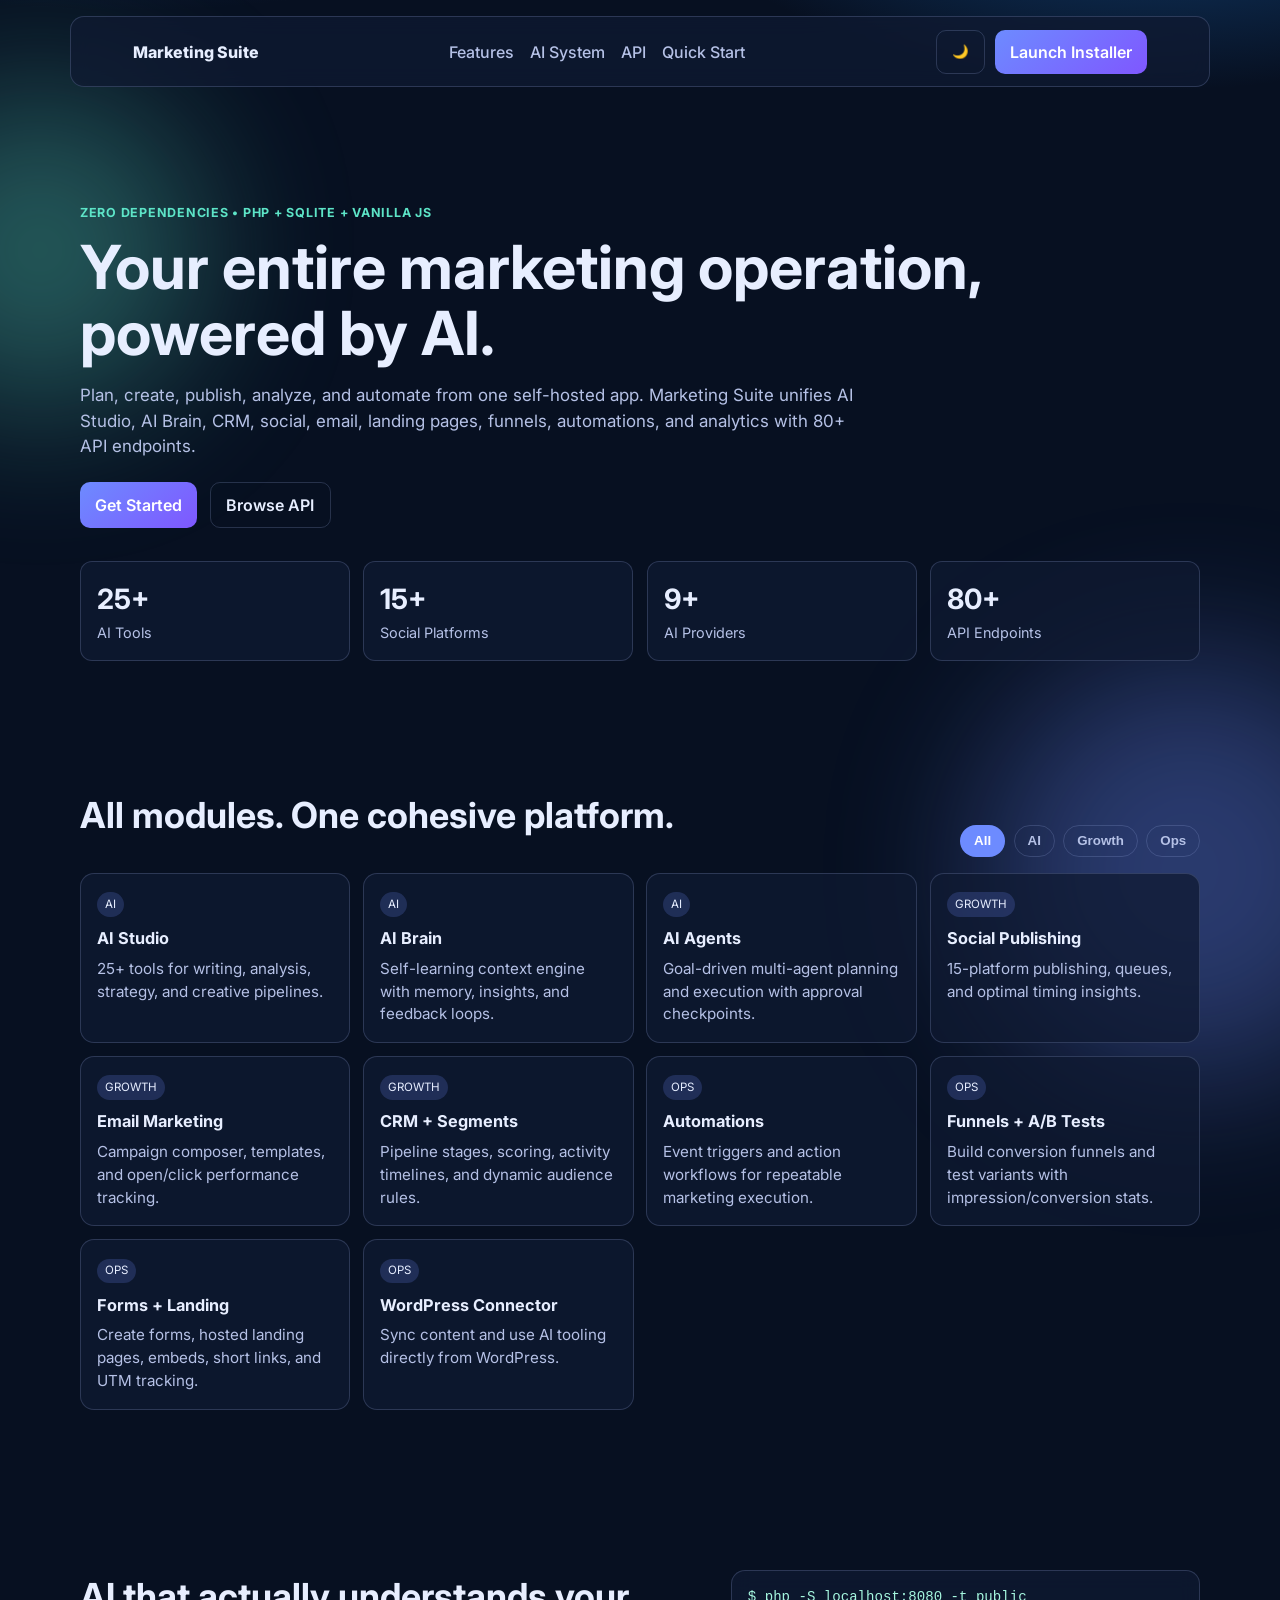
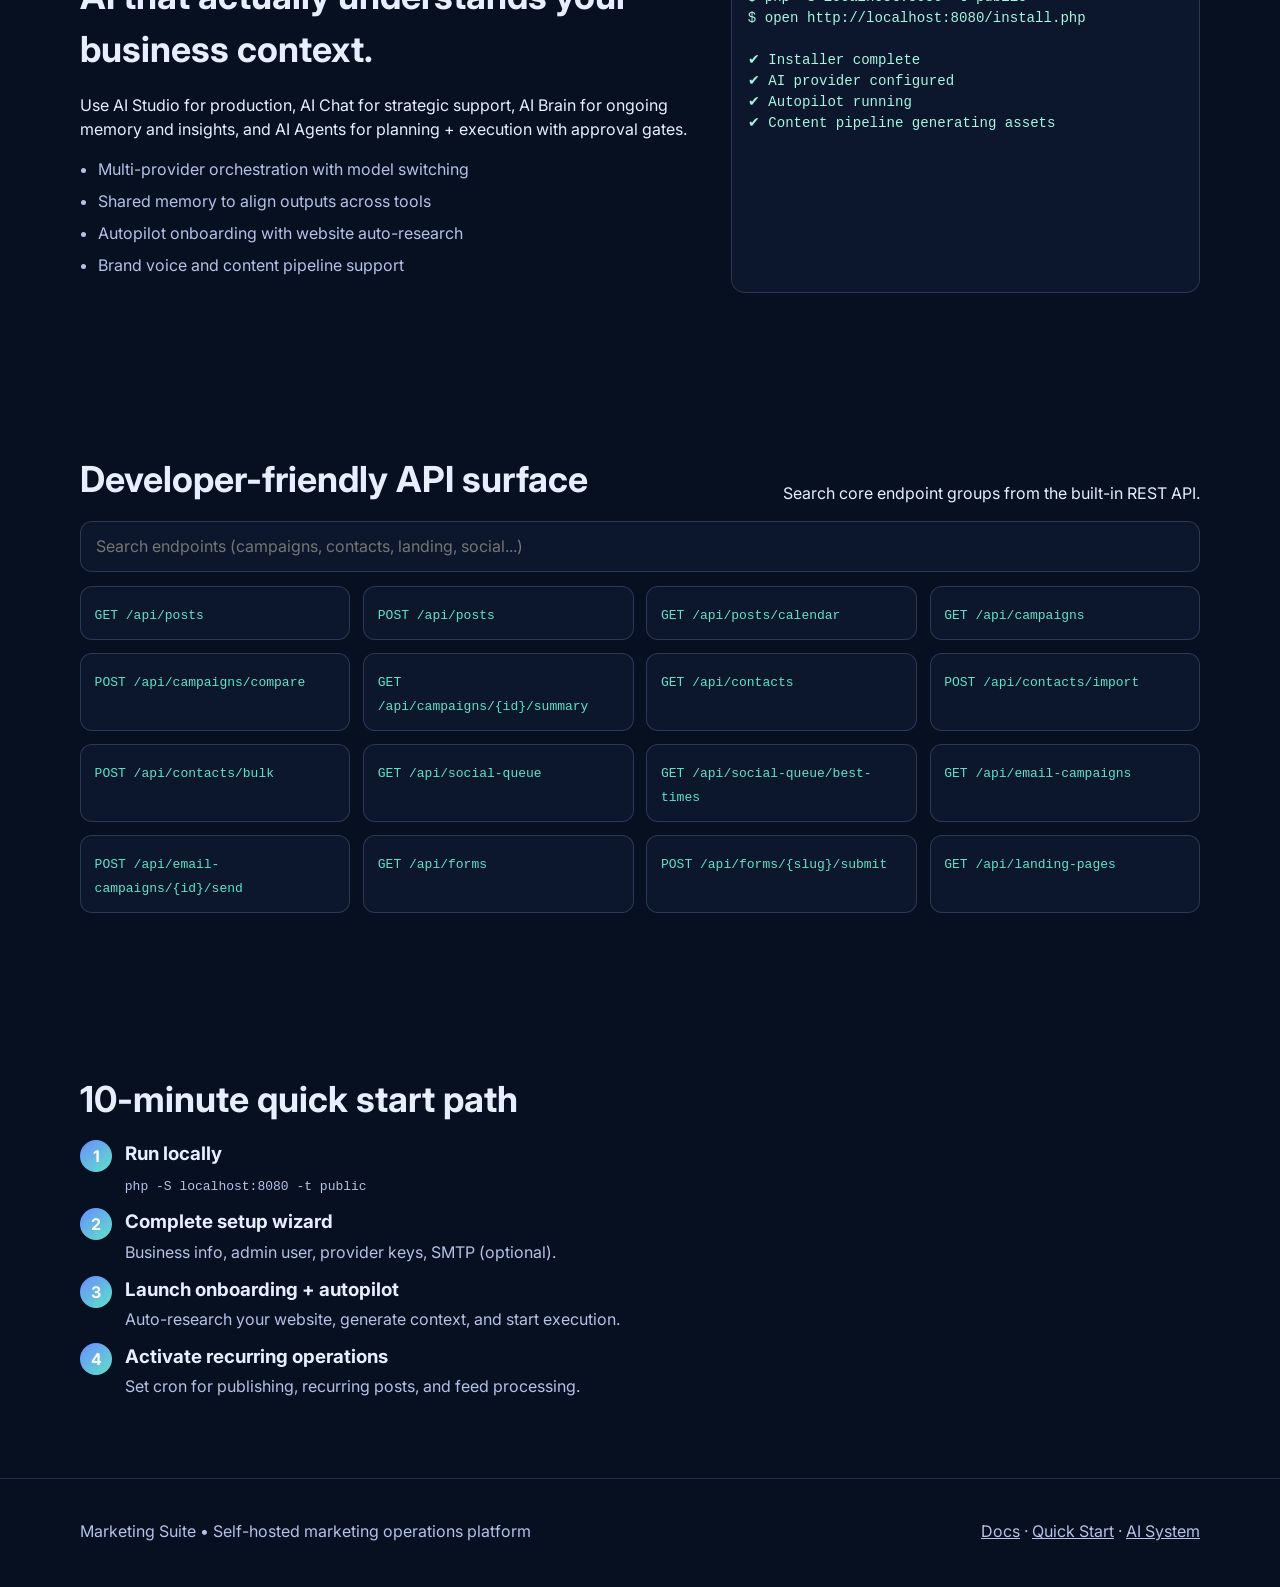
==== landing/index.html @ 20c31a03 "Add standalone landing site showcasing platform capabilities" ====
<!doctype html>
<html lang="en">
<head>
  <meta charset="UTF-8" />
  <meta name="viewport" content="width=device-width, initial-scale=1.0" />
  <meta name="description" content="Marketing Suite is an all-in-one self-hosted marketing operations platform with AI Studio, CRM, email, social publishing, automations, funnels, analytics, and a full REST API." />
  <title>Marketing Suite — AI-Powered Marketing Ops, Self-Hosted</title>
  <link rel="preconnect" href="https://fonts.googleapis.com">
  <link rel="preconnect" href="https://fonts.gstatic.com" crossorigin>
  <link href="https://fonts.googleapis.com/css2?family=Inter:wght@400;500;600;700;800&display=swap" rel="stylesheet">
  <link rel="stylesheet" href="assets/styles.css" />
</head>
<body>
  <div class="bg-orb orb-1"></div>
  <div class="bg-orb orb-2"></div>

  <header class="site-header glass">
    <div class="container nav-wrap">
      <a class="brand" href="#">Marketing Suite</a>
      <nav class="nav" id="nav">
        <a href="#features">Features</a>
        <a href="#ai">AI System</a>
        <a href="#api">API</a>
        <a href="#quickstart">Quick Start</a>
      </nav>
      <div class="nav-actions">
        <button id="themeToggle" class="btn btn-ghost" aria-label="Toggle theme">🌙</button>
        <a class="btn btn-primary" href="../public/install.php">Launch Installer</a>
      </div>
    </div>
  </header>

  <main>
    <section class="hero container reveal">
      <p class="kicker">Zero dependencies • PHP + SQLite + Vanilla JS</p>
      <h1>Your entire marketing operation, powered by AI.</h1>
      <p class="hero-copy">Plan, create, publish, analyze, and automate from one self-hosted app. Marketing Suite unifies AI Studio, AI Brain, CRM, social, email, landing pages, funnels, automations, and analytics with 80+ API endpoints.</p>
      <div class="hero-cta">
        <a class="btn btn-primary" href="#quickstart">Get Started</a>
        <a class="btn btn-ghost" href="../docs/api-reference.md">Browse API</a>
      </div>
      <div class="hero-metrics">
        <article><strong data-counter="25">0</strong><span>AI Tools</span></article>
        <article><strong data-counter="15">0</strong><span>Social Platforms</span></article>
        <article><strong data-counter="9">0</strong><span>AI Providers</span></article>
        <article><strong data-counter="80">0</strong><span>API Endpoints</span></article>
      </div>
    </section>

    <section id="features" class="section container reveal">
      <div class="section-head">
        <h2>All modules. One cohesive platform.</h2>
        <div class="chip-row" id="featureFilters">
          <button class="chip active" data-filter="all">All</button>
          <button class="chip" data-filter="ai">AI</button>
          <button class="chip" data-filter="growth">Growth</button>
          <button class="chip" data-filter="ops">Ops</button>
        </div>
      </div>
      <div class="grid cards" id="featureGrid"></div>
    </section>

    <section id="ai" class="section container reveal split">
      <div>
        <h2>AI that actually understands your business context.</h2>
        <p>Use AI Studio for production, AI Chat for strategic support, AI Brain for ongoing memory and insights, and AI Agents for planning + execution with approval gates.</p>
        <ul class="checklist">
          <li>Multi-provider orchestration with model switching</li>
          <li>Shared memory to align outputs across tools</li>
          <li>Autopilot onboarding with website auto-research</li>
          <li>Brand voice and content pipeline support</li>
        </ul>
      </div>
      <div class="terminal glass">
<pre><code>$ php -S localhost:8080 -t public
$ open http://localhost:8080/install.php

✔ Installer complete
✔ AI provider configured
✔ Autopilot running
✔ Content pipeline generating assets
</code></pre>
      </div>
    </section>

    <section id="api" class="section container reveal">
      <div class="section-head">
        <h2>Developer-friendly API surface</h2>
        <p>Search core endpoint groups from the built-in REST API.</p>
      </div>
      <div class="api-search-wrap">
        <input id="apiSearch" type="search" placeholder="Search endpoints (campaigns, contacts, landing, social...)" />
      </div>
      <div id="apiResults" class="api-results"></div>
    </section>

    <section id="quickstart" class="section container reveal">
      <h2>10-minute quick start path</h2>
      <ol class="timeline">
        <li><span>1</span><div><h3>Run locally</h3><p><code>php -S localhost:8080 -t public</code></p></div></li>
        <li><span>2</span><div><h3>Complete setup wizard</h3><p>Business info, admin user, provider keys, SMTP (optional).</p></div></li>
        <li><span>3</span><div><h3>Launch onboarding + autopilot</h3><p>Auto-research your website, generate context, and start execution.</p></div></li>
        <li><span>4</span><div><h3>Activate recurring operations</h3><p>Set cron for publishing, recurring posts, and feed processing.</p></div></li>
      </ol>
    </section>
  </main>

  <footer class="site-footer">
    <div class="container footer-wrap">
      <p>Marketing Suite • Self-hosted marketing operations platform</p>
      <p><a href="../README.md">Docs</a> · <a href="../docs/quick-start.md">Quick Start</a> · <a href="../docs/ai-system.md">AI System</a></p>
    </div>
  </footer>

  <script src="assets/app.js"></script>
</body>
</html>
---- landing/assets/styles.css ----
:root {
  --bg: #071021;
  --bg-soft: #0f1a32;
  --text: #e7eeff;
  --muted: #b5c1e6;
  --card: rgba(15, 26, 50, 0.75);
  --line: rgba(156, 175, 226, 0.22);
  --accent: #6d8bff;
  --accent-2: #5de4c7;
}

:root.light {
  --bg: #f7f9ff;
  --bg-soft: #ffffff;
  --text: #0f1a32;
  --muted: #526289;
  --card: rgba(255, 255, 255, 0.9);
  --line: rgba(15, 26, 50, 0.12);
  --accent: #3f63ff;
  --accent-2: #08b298;
}

* { box-sizing: border-box; }
html, body { margin: 0; padding: 0; }
body {
  font-family: Inter, system-ui, -apple-system, Segoe UI, Roboto, sans-serif;
  background: radial-gradient(1200px 600px at 10% -10%, #253f80 0%, transparent 55%),
              radial-gradient(1000px 500px at 90% -5%, #13477f 0%, transparent 50%),
              var(--bg);
  color: var(--text);
  line-height: 1.5;
}

.container { width: min(1120px, 92%); margin: 0 auto; }
.section { padding: 5rem 0; }

.bg-orb {
  position: fixed; border-radius: 50%; filter: blur(80px); opacity: 0.35; z-index: -1;
}
.orb-1 { width: 320px; height: 320px; background: #5de4c7; top: 10%; left: -120px; }
.orb-2 { width: 420px; height: 420px; background: #6d8bff; bottom: -180px; right: -120px; }

.glass {
  backdrop-filter: blur(10px);
  background: var(--card);
  border: 1px solid var(--line);
}

.site-header {
  position: sticky; top: 0; z-index: 50; margin: 1rem auto;
  width: min(1140px, 94%); border-radius: 14px;
}
.nav-wrap { display: flex; align-items: center; justify-content: space-between; padding: .8rem 1rem; gap: 1rem; }
.brand { color: var(--text); font-weight: 800; text-decoration: none; }
.nav { display: flex; gap: 1rem; flex-wrap: wrap; }
.nav a { color: var(--muted); text-decoration: none; font-weight: 500; }
.nav a:hover { color: var(--text); }
.nav-actions { display: flex; gap: .6rem; }

.btn {
  padding: .62rem .95rem; border-radius: 10px; border: 1px solid var(--line);
  text-decoration: none; color: var(--text); font-weight: 600; display: inline-flex; align-items: center; gap: .4rem;
}
.btn-primary { background: linear-gradient(140deg, var(--accent), #7f57ff); border: none; color: #fff; }
.btn-ghost { background: transparent; cursor: pointer; }

.hero { padding: 5.5rem 0 3rem; }
.kicker { color: var(--accent-2); font-weight: 700; letter-spacing: .06em; text-transform: uppercase; font-size: .78rem; }
h1 { font-size: clamp(2rem, 5vw, 3.8rem); line-height: 1.08; margin: .35rem 0 1rem; }
.hero-copy { max-width: 72ch; color: var(--muted); font-size: 1.06rem; }
.hero-cta { display: flex; gap: .8rem; margin: 1.4rem 0 2.1rem; }
.hero-metrics {
  display: grid; grid-template-columns: repeat(4, minmax(0, 1fr)); gap: .85rem;
}
.hero-metrics article { padding: 1rem; border: 1px solid var(--line); border-radius: 12px; background: var(--card); }
.hero-metrics strong { font-size: 1.75rem; display: block; }
.hero-metrics span { color: var(--muted); font-size: .9rem; }

.section-head { display: flex; justify-content: space-between; align-items: end; gap: 1rem; flex-wrap: wrap; }
h2 { font-size: clamp(1.5rem, 2.8vw, 2.35rem); margin: 0 0 .85rem; }
.chip-row { display: flex; gap: .55rem; flex-wrap: wrap; }
.chip {
  background: transparent; color: var(--muted); border: 1px solid var(--line); border-radius: 999px;
  padding: .46rem .8rem; cursor: pointer; font-weight: 600;
}
.chip.active { background: var(--accent); color: #fff; border-color: transparent; }

.grid.cards {
  margin-top: 1rem;
  display: grid;
  grid-template-columns: repeat(auto-fit, minmax(225px, 1fr));
  gap: .8rem;
}
.card {
  border: 1px solid var(--line); border-radius: 14px; padding: 1rem; background: var(--card);
}
.card h3 { margin: .1rem 0 .45rem; font-size: 1.02rem; }
.card p { margin: 0; color: var(--muted); font-size: .95rem; }
.tag { display: inline-block; font-size: .72rem; padding: .22rem .5rem; border-radius: 999px; margin-bottom: .5rem; background: rgba(109,139,255,.2); }

.split { display: grid; grid-template-columns: 1.15fr .85fr; gap: 1rem; align-items: stretch; }
.checklist { padding-left: 1.1rem; color: var(--muted); }
.checklist li { margin: .5rem 0; }
.terminal { border-radius: 14px; padding: 1rem; overflow: auto; }
.terminal pre { margin: 0; }
.terminal code { color: #a5f7df; font-size: .88rem; }

.api-search-wrap input {
  width: 100%; border-radius: 12px; border: 1px solid var(--line); background: var(--card);
  color: var(--text); padding: .8rem .95rem; font: inherit;
}
.api-results { margin-top: .9rem; display: grid; grid-template-columns: repeat(auto-fit, minmax(260px, 1fr)); gap: .8rem; }
.endpoint { border: 1px solid var(--line); border-radius: 12px; padding: .85rem; background: var(--card); }
.endpoint code { color: var(--accent-2); }

.timeline { list-style: none; padding: 0; margin: .5rem 0 0; display: grid; gap: .75rem; }
.timeline li { display: grid; grid-template-columns: 32px 1fr; gap: .8rem; align-items: start; }
.timeline span {
  width: 32px; height: 32px; border-radius: 50%; display: grid; place-items: center;
  background: linear-gradient(140deg, var(--accent), var(--accent-2)); color: #fff; font-weight: 700;
}
.timeline h3 { margin: 0 0 .2rem; }
.timeline p { margin: 0; color: var(--muted); }

.site-footer { border-top: 1px solid var(--line); padding: 1.5rem 0 2rem; }
.footer-wrap { display: flex; justify-content: space-between; gap: 1rem; flex-wrap: wrap; color: var(--muted); }
.footer-wrap a { color: inherit; }

.reveal { opacity: 0; transform: translateY(14px); transition: .55s ease; }
.reveal.show { opacity: 1; transform: translateY(0); }

@media (max-width: 860px) {
  .split { grid-template-columns: 1fr; }
  .hero-metrics { grid-template-columns: repeat(2, minmax(0, 1fr)); }
}

@media (max-width: 620px) {
  .nav { display: none; }
  .hero-cta { flex-direction: column; align-items: flex-start; }
}
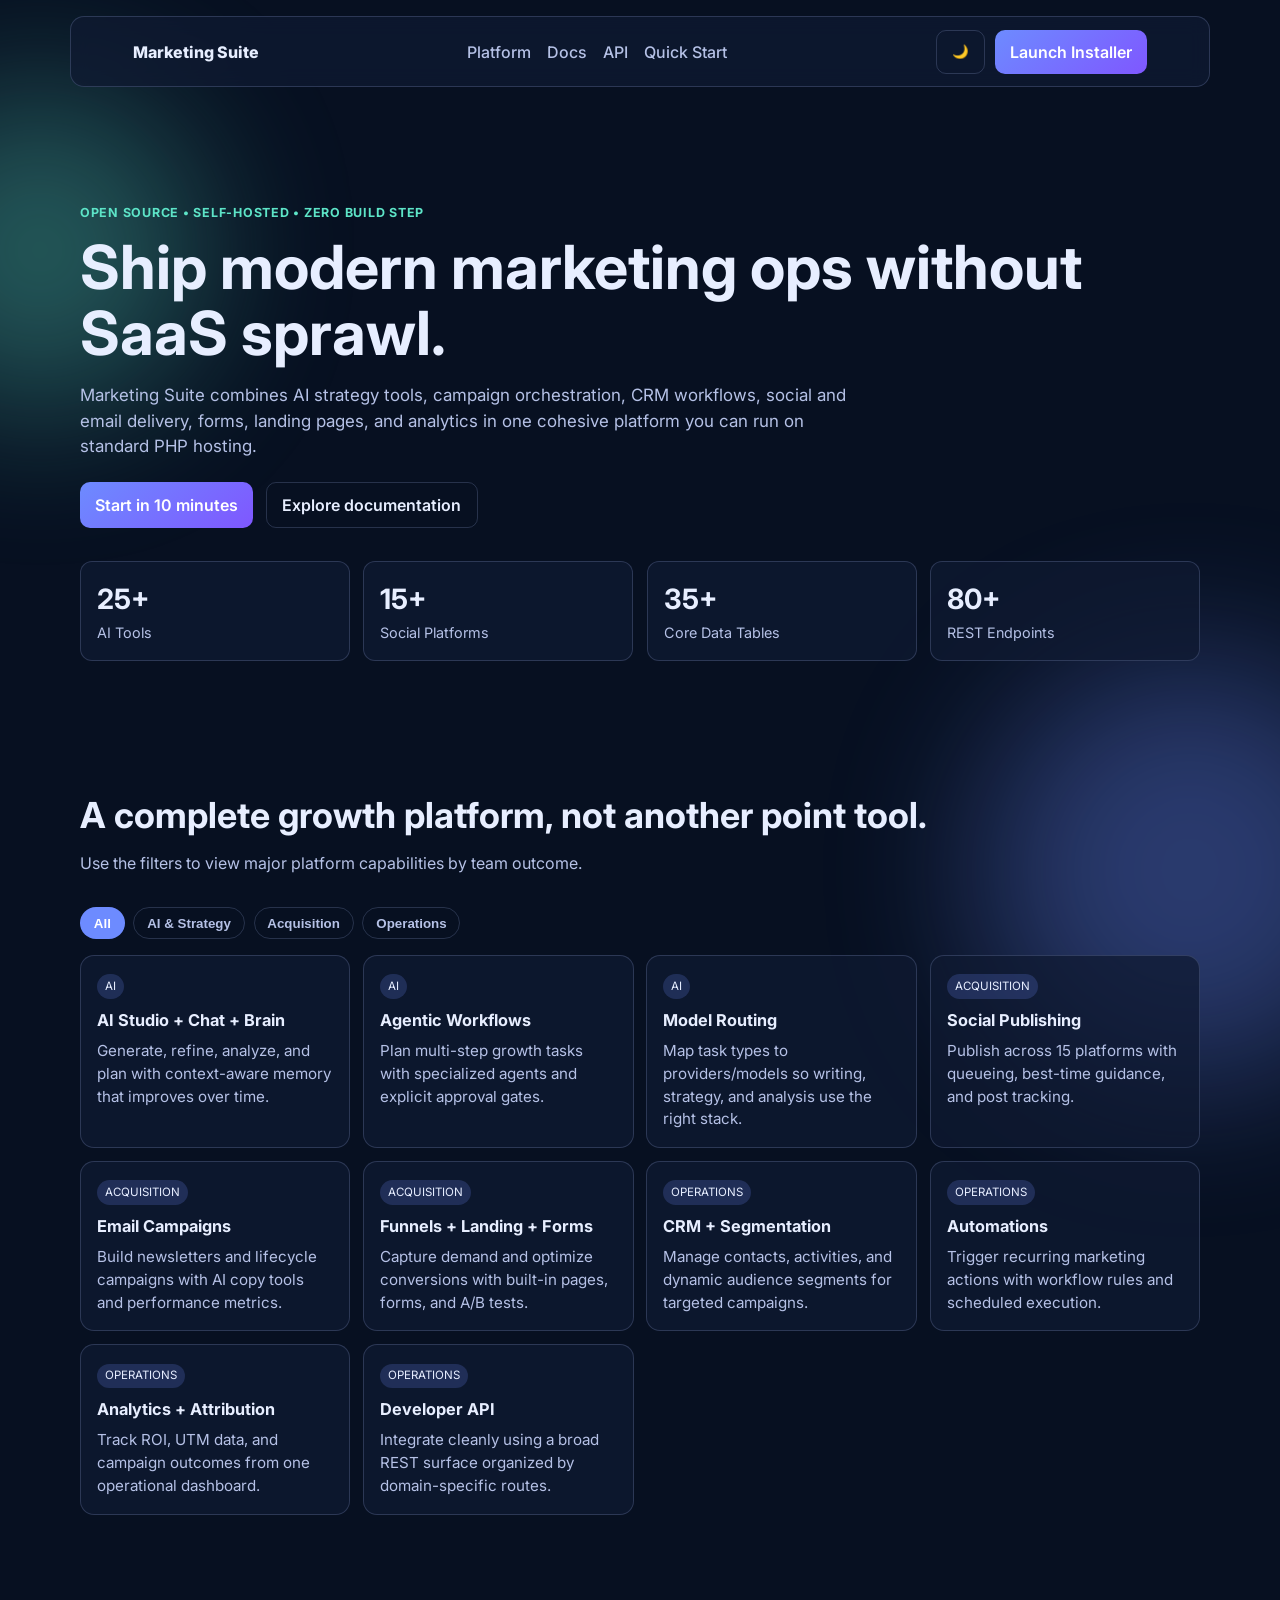
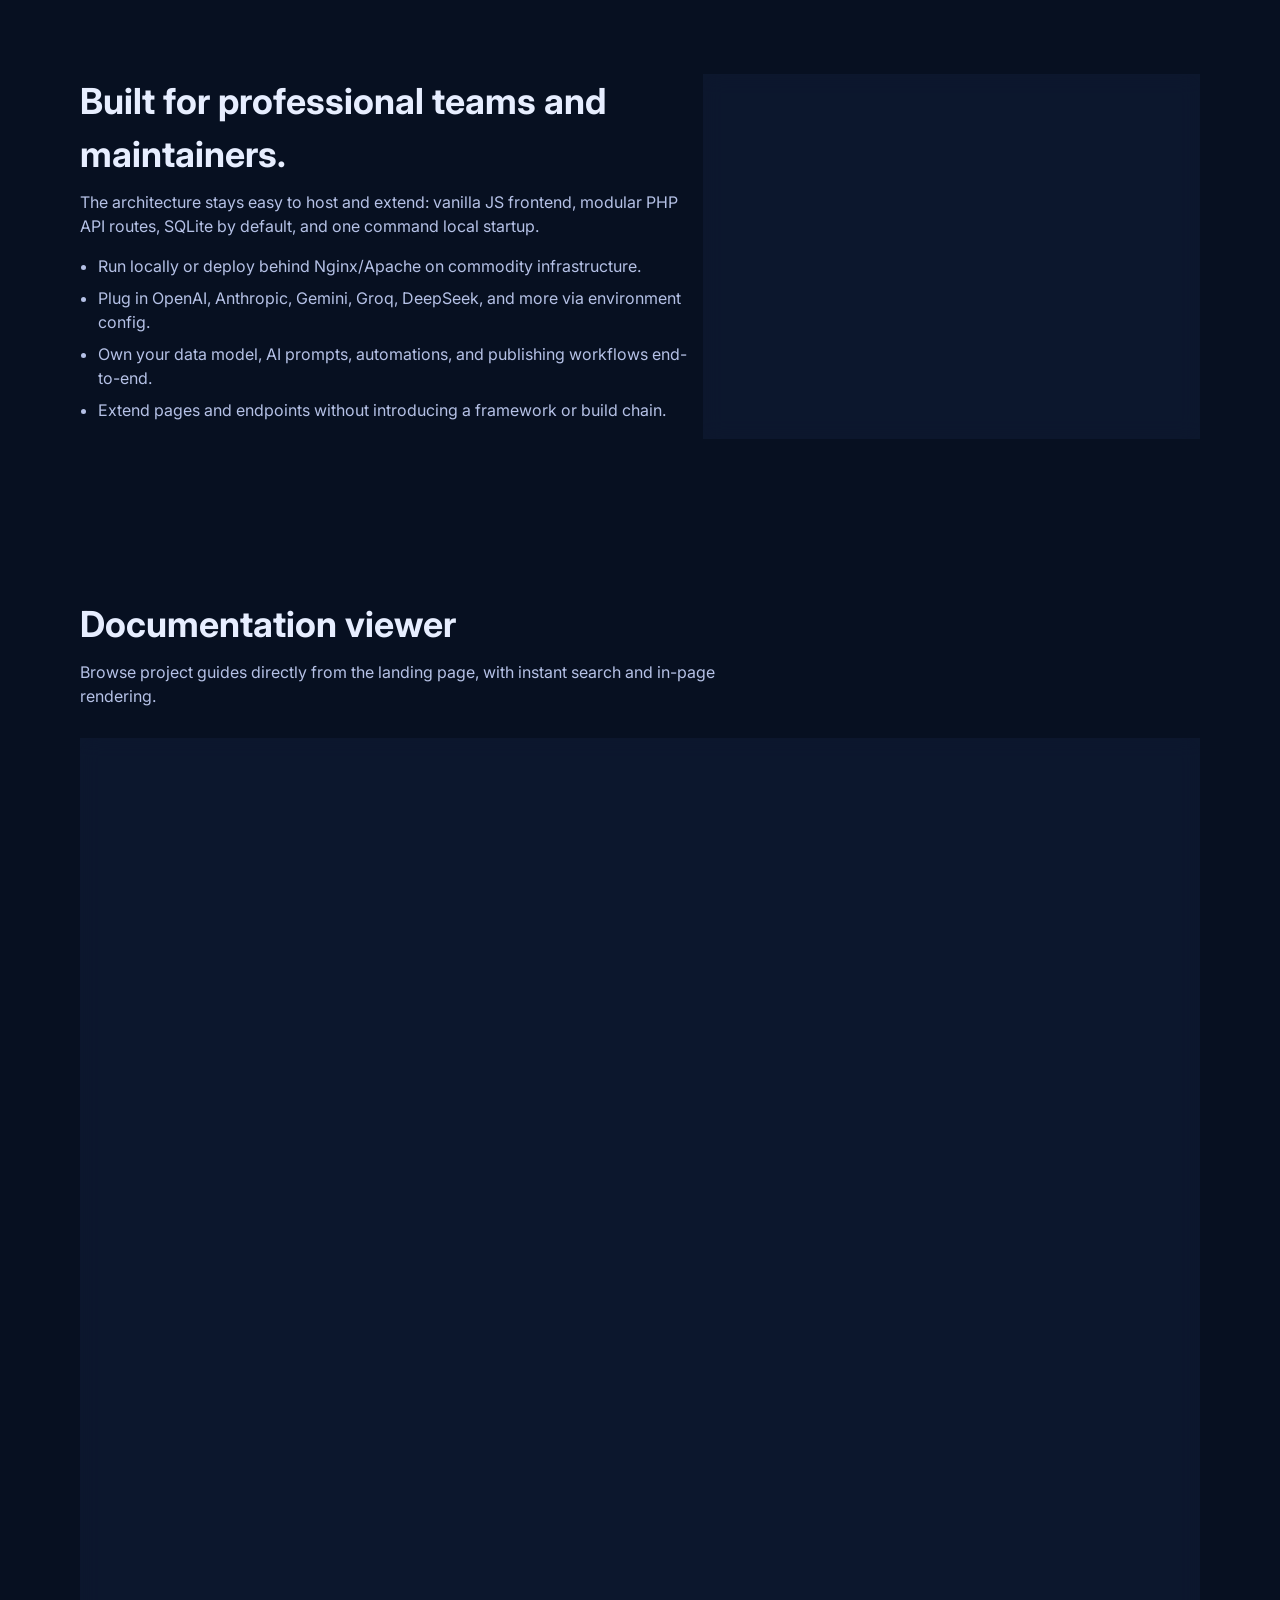
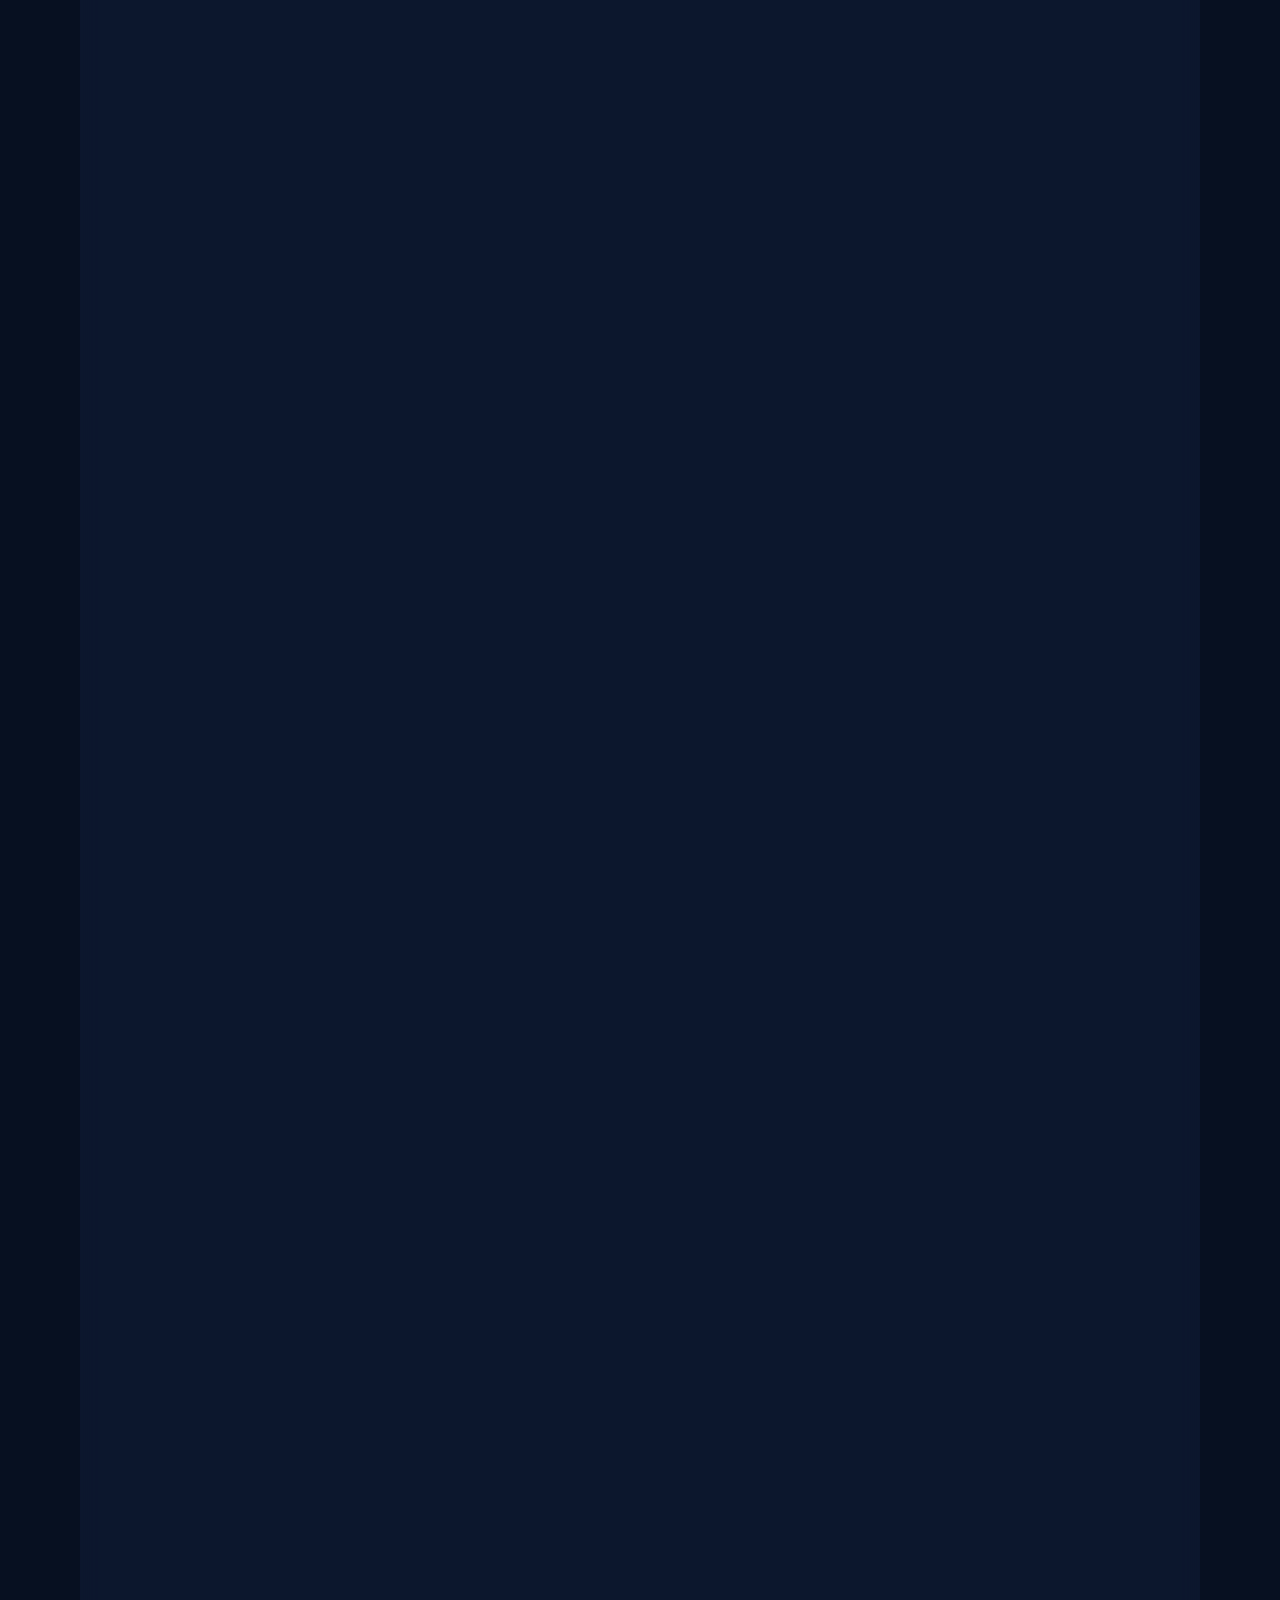
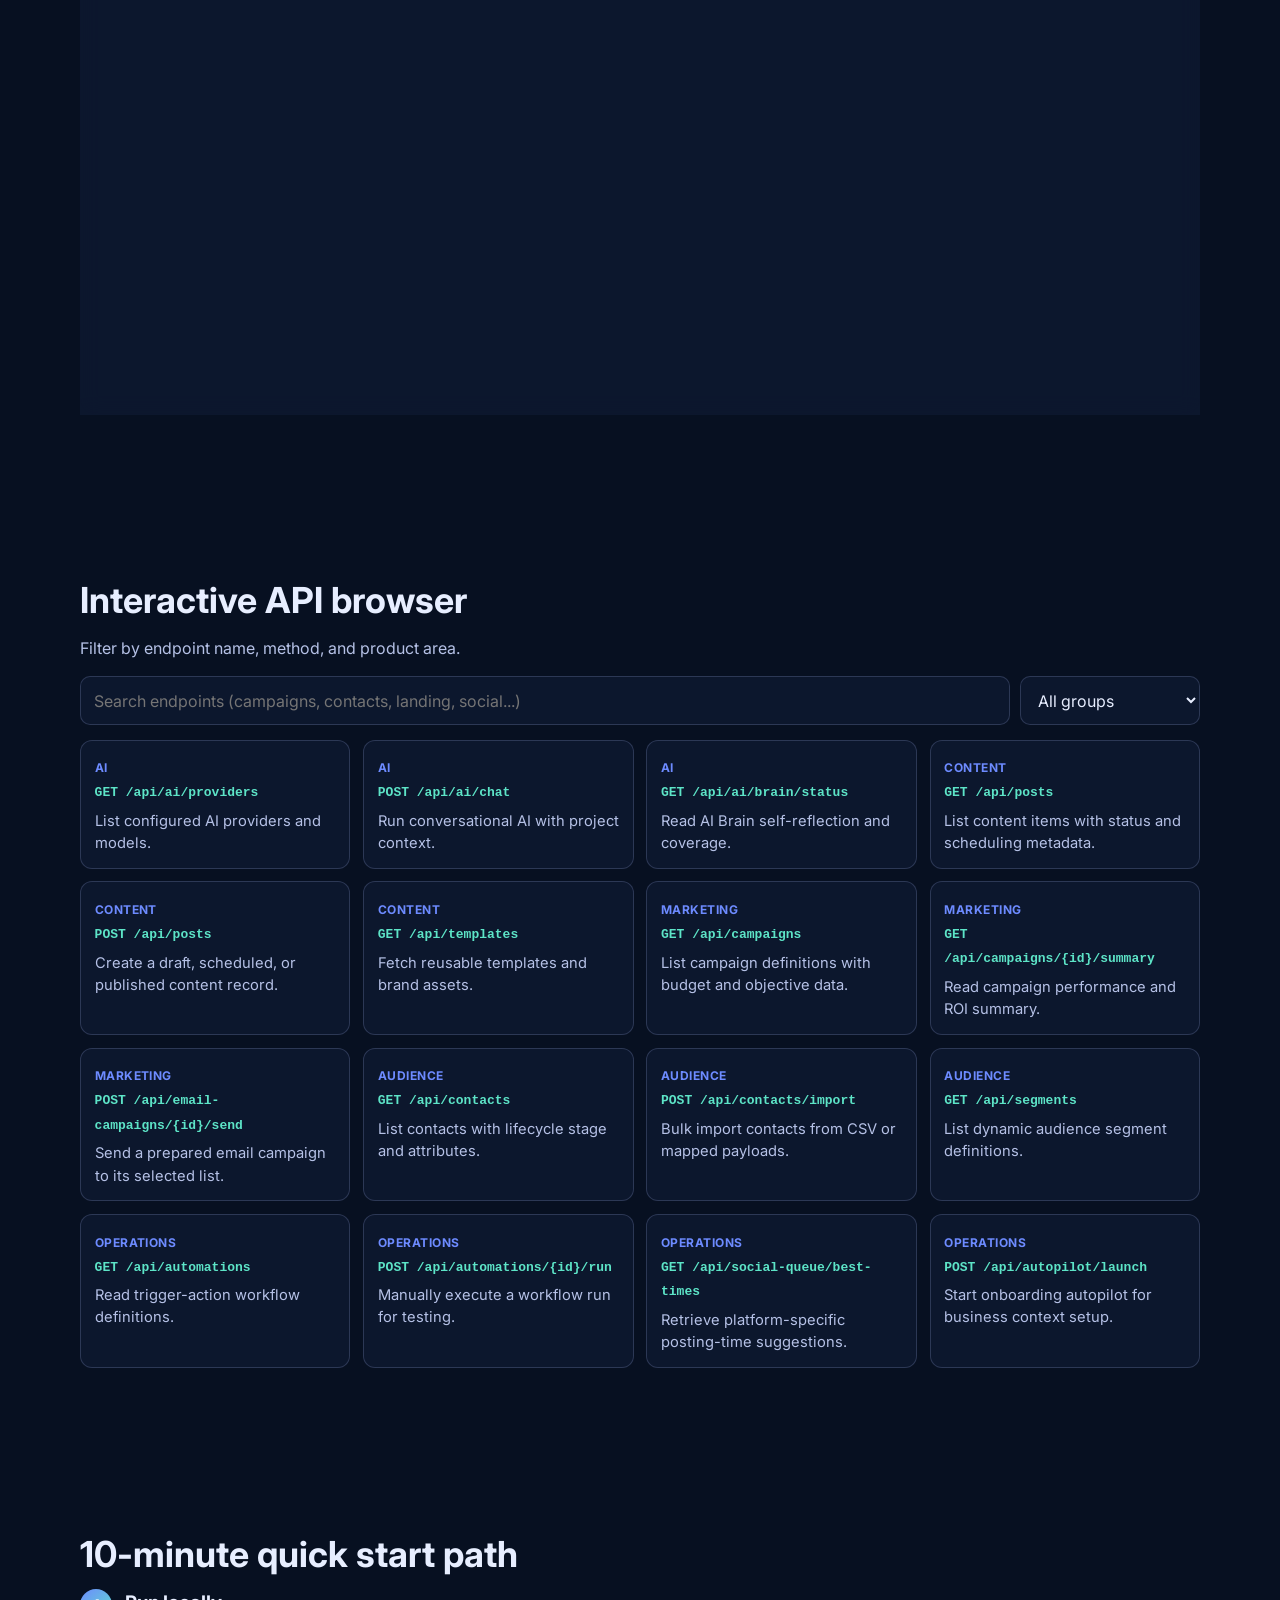
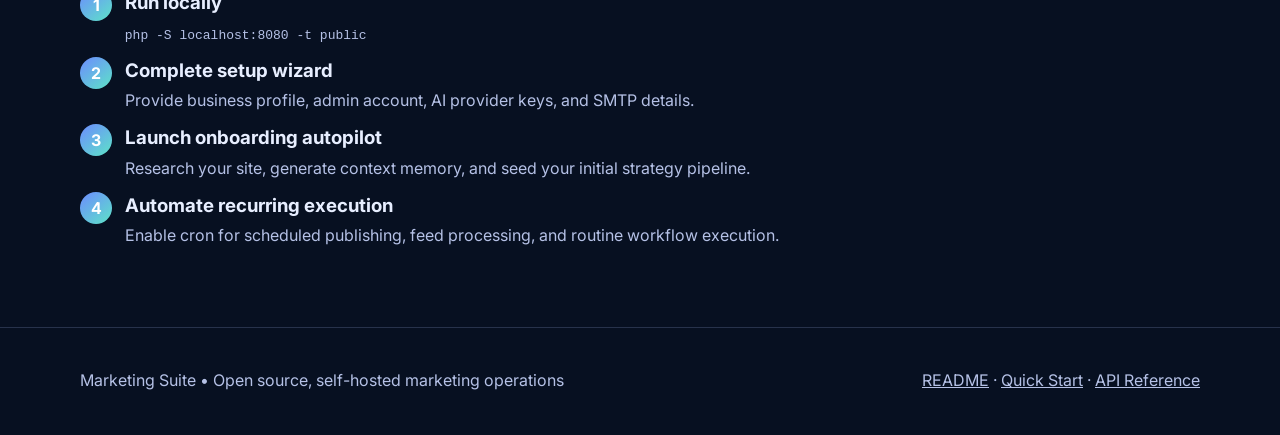
==== commit 7a7bfec5: "Revamp landing page with modern SaaS layout and docs browser" ====
--- a/landing/index.html
+++ b/landing/index.html
@@ -4,7 +4,7 @@
   <meta charset="UTF-8" />
   <meta name="viewport" content="width=device-width, initial-scale=1.0" />
   <meta name="description" content="Marketing Suite is an all-in-one self-hosted marketing operations platform with AI Studio, CRM, email, social publishing, automations, funnels, analytics, and a full REST API." />
-  <title>Marketing Suite — AI-Powered Marketing Ops, Self-Hosted</title>
+  <title>Marketing Suite — Open Source AI Marketing Platform</title>
   <link rel="preconnect" href="https://fonts.googleapis.com">
   <link rel="preconnect" href="https://fonts.gstatic.com" crossorigin>
   <link href="https://fonts.googleapis.com/css2?family=Inter:wght@400;500;600;700;800&display=swap" rel="stylesheet">
@@ -18,8 +18,8 @@
     <div class="container nav-wrap">
       <a class="brand" href="#">Marketing Suite</a>
       <nav class="nav" id="nav">
-        <a href="#features">Features</a>
-        <a href="#ai">AI System</a>
+        <a href="#platform">Platform</a>
+        <a href="#docs">Docs</a>
         <a href="#api">API</a>
         <a href="#quickstart">Quick Start</a>
       </nav>
@@ -32,64 +32,102 @@
 
   <main>
     <section class="hero container reveal">
-      <p class="kicker">Zero dependencies • PHP + SQLite + Vanilla JS</p>
-      <h1>Your entire marketing operation, powered by AI.</h1>
-      <p class="hero-copy">Plan, create, publish, analyze, and automate from one self-hosted app. Marketing Suite unifies AI Studio, AI Brain, CRM, social, email, landing pages, funnels, automations, and analytics with 80+ API endpoints.</p>
+      <p class="kicker">Open source • self-hosted • zero build step</p>
+      <h1>Ship modern marketing ops without SaaS sprawl.</h1>
+      <p class="hero-copy">Marketing Suite combines AI strategy tools, campaign orchestration, CRM workflows, social and email delivery, forms, landing pages, and analytics in one cohesive platform you can run on standard PHP hosting.</p>
       <div class="hero-cta">
-        <a class="btn btn-primary" href="#quickstart">Get Started</a>
-        <a class="btn btn-ghost" href="../docs/api-reference.md">Browse API</a>
+        <a class="btn btn-primary" href="#quickstart">Start in 10 minutes</a>
+        <a class="btn btn-ghost" href="#docs">Explore documentation</a>
       </div>
       <div class="hero-metrics">
         <article><strong data-counter="25">0</strong><span>AI Tools</span></article>
         <article><strong data-counter="15">0</strong><span>Social Platforms</span></article>
-        <article><strong data-counter="9">0</strong><span>AI Providers</span></article>
-        <article><strong data-counter="80">0</strong><span>API Endpoints</span></article>
+        <article><strong data-counter="35">0</strong><span>Core Data Tables</span></article>
+        <article><strong data-counter="80">0</strong><span>REST Endpoints</span></article>
       </div>
     </section>
 
-    <section id="features" class="section container reveal">
+    <section id="platform" class="section container reveal">
       <div class="section-head">
-        <h2>All modules. One cohesive platform.</h2>
+        <div>
+          <h2>A complete growth platform, not another point tool.</h2>
+          <p class="section-copy">Use the filters to view major platform capabilities by team outcome.</p>
+        </div>
         <div class="chip-row" id="featureFilters">
           <button class="chip active" data-filter="all">All</button>
-          <button class="chip" data-filter="ai">AI</button>
-          <button class="chip" data-filter="growth">Growth</button>
-          <button class="chip" data-filter="ops">Ops</button>
+          <button class="chip" data-filter="ai">AI & Strategy</button>
+          <button class="chip" data-filter="acquisition">Acquisition</button>
+          <button class="chip" data-filter="operations">Operations</button>
         </div>
       </div>
       <div class="grid cards" id="featureGrid"></div>
     </section>
 
-    <section id="ai" class="section container reveal split">
+    <section class="section container reveal split">
       <div>
-        <h2>AI that actually understands your business context.</h2>
-        <p>Use AI Studio for production, AI Chat for strategic support, AI Brain for ongoing memory and insights, and AI Agents for planning + execution with approval gates.</p>
+        <h2>Built for professional teams and maintainers.</h2>
+        <p class="section-copy">The architecture stays easy to host and extend: vanilla JS frontend, modular PHP API routes, SQLite by default, and one command local startup.</p>
         <ul class="checklist">
-          <li>Multi-provider orchestration with model switching</li>
-          <li>Shared memory to align outputs across tools</li>
-          <li>Autopilot onboarding with website auto-research</li>
-          <li>Brand voice and content pipeline support</li>
+          <li>Run locally or deploy behind Nginx/Apache on commodity infrastructure.</li>
+          <li>Plug in OpenAI, Anthropic, Gemini, Groq, DeepSeek, and more via environment config.</li>
+          <li>Own your data model, AI prompts, automations, and publishing workflows end-to-end.</li>
+          <li>Extend pages and endpoints without introducing a framework or build chain.</li>
         </ul>
       </div>
       <div class="terminal glass">
-<pre><code>$ php -S localhost:8080 -t public
+<pre><code>$ cp .env.example .env
+$ php -S localhost:8080 -t public
 $ open http://localhost:8080/install.php
 
-✔ Installer complete
+✔ Setup wizard completed
 ✔ AI provider configured
-✔ Autopilot running
-✔ Content pipeline generating assets
+✔ Onboarding autopilot started
+✔ Dashboard + API ready
 </code></pre>
+      </div>
+    </section>
+
+    <section id="docs" class="section container reveal">
+      <div class="section-head">
+        <div>
+          <h2>Documentation viewer</h2>
+          <p class="section-copy">Browse project guides directly from the landing page, with instant search and in-page rendering.</p>
+        </div>
+      </div>
+      <div class="docs-layout glass">
+        <aside class="docs-sidebar">
+          <input id="docsSearch" type="search" placeholder="Search docs (API, onboarding, CRM...)" />
+          <nav id="docsList" class="docs-list"></nav>
+        </aside>
+        <article class="docs-viewer">
+          <header class="docs-viewer-head">
+            <h3 id="docTitle">Select a document</h3>
+            <a id="docOpenLink" href="#" target="_blank" rel="noopener">Open raw markdown</a>
+          </header>
+          <div id="docContent" class="doc-content">
+            <p class="doc-placeholder">Choose a guide on the left to preview documentation.</p>
+          </div>
+        </article>
       </div>
     </section>
 
     <section id="api" class="section container reveal">
       <div class="section-head">
-        <h2>Developer-friendly API surface</h2>
-        <p>Search core endpoint groups from the built-in REST API.</p>
+        <div>
+          <h2>Interactive API browser</h2>
+          <p class="section-copy">Filter by endpoint name, method, and product area.</p>
+        </div>
       </div>
-      <div class="api-search-wrap">
+      <div class="api-toolbar">
         <input id="apiSearch" type="search" placeholder="Search endpoints (campaigns, contacts, landing, social...)" />
+        <select id="apiGroup">
+          <option value="all">All groups</option>
+          <option value="ai">AI</option>
+          <option value="content">Content</option>
+          <option value="marketing">Marketing</option>
+          <option value="audience">Audience</option>
+          <option value="operations">Operations</option>
+        </select>
       </div>
       <div id="apiResults" class="api-results"></div>
     </section>
@@ -98,17 +136,17 @@
       <h2>10-minute quick start path</h2>
       <ol class="timeline">
         <li><span>1</span><div><h3>Run locally</h3><p><code>php -S localhost:8080 -t public</code></p></div></li>
-        <li><span>2</span><div><h3>Complete setup wizard</h3><p>Business info, admin user, provider keys, SMTP (optional).</p></div></li>
-        <li><span>3</span><div><h3>Launch onboarding + autopilot</h3><p>Auto-research your website, generate context, and start execution.</p></div></li>
-        <li><span>4</span><div><h3>Activate recurring operations</h3><p>Set cron for publishing, recurring posts, and feed processing.</p></div></li>
+        <li><span>2</span><div><h3>Complete setup wizard</h3><p>Provide business profile, admin account, AI provider keys, and SMTP details.</p></div></li>
+        <li><span>3</span><div><h3>Launch onboarding autopilot</h3><p>Research your site, generate context memory, and seed your initial strategy pipeline.</p></div></li>
+        <li><span>4</span><div><h3>Automate recurring execution</h3><p>Enable cron for scheduled publishing, feed processing, and routine workflow execution.</p></div></li>
       </ol>
     </section>
   </main>
 
   <footer class="site-footer">
     <div class="container footer-wrap">
-      <p>Marketing Suite • Self-hosted marketing operations platform</p>
-      <p><a href="../README.md">Docs</a> · <a href="../docs/quick-start.md">Quick Start</a> · <a href="../docs/ai-system.md">AI System</a></p>
+      <p>Marketing Suite • Open source, self-hosted marketing operations</p>
+      <p><a href="../README.md">README</a> · <a href="../docs/quick-start.md">Quick Start</a> · <a href="../docs/api-reference.md">API Reference</a></p>
     </div>
   </footer>
 
--- a/landing/assets/styles.css
+++ b/landing/assets/styles.css
@@ -7,6 +7,7 @@
   --line: rgba(156, 175, 226, 0.22);
   --accent: #6d8bff;
   --accent-2: #5de4c7;
+  --danger: #f97393;
 }
 
 :root.light {
@@ -14,10 +15,11 @@
   --bg-soft: #ffffff;
   --text: #0f1a32;
   --muted: #526289;
-  --card: rgba(255, 255, 255, 0.9);
+  --card: rgba(255, 255, 255, 0.92);
   --line: rgba(15, 26, 50, 0.12);
   --accent: #3f63ff;
   --accent-2: #08b298;
+  --danger: #d91962;
 }
 
 * { box-sizing: border-box; }
@@ -33,9 +35,14 @@
 
 .container { width: min(1120px, 92%); margin: 0 auto; }
 .section { padding: 5rem 0; }
+.section-copy { color: var(--muted); max-width: 70ch; margin-top: .25rem; }
 
 .bg-orb {
-  position: fixed; border-radius: 50%; filter: blur(80px); opacity: 0.35; z-index: -1;
+  position: fixed;
+  border-radius: 50%;
+  filter: blur(80px);
+  opacity: 0.35;
+  z-index: -1;
 }
 .orb-1 { width: 320px; height: 320px; background: #5de4c7; top: 10%; left: -120px; }
 .orb-2 { width: 420px; height: 420px; background: #6d8bff; bottom: -180px; right: -120px; }
@@ -47,10 +54,20 @@
 }
 
 .site-header {
-  position: sticky; top: 0; z-index: 50; margin: 1rem auto;
-  width: min(1140px, 94%); border-radius: 14px;
-}
-.nav-wrap { display: flex; align-items: center; justify-content: space-between; padding: .8rem 1rem; gap: 1rem; }
+  position: sticky;
+  top: 0;
+  z-index: 50;
+  margin: 1rem auto;
+  width: min(1140px, 94%);
+  border-radius: 14px;
+}
+.nav-wrap {
+  display: flex;
+  align-items: center;
+  justify-content: space-between;
+  padding: .8rem 1rem;
+  gap: 1rem;
+}
 .brand { color: var(--text); font-weight: 800; text-decoration: none; }
 .nav { display: flex; gap: 1rem; flex-wrap: wrap; }
 .nav a { color: var(--muted); text-decoration: none; font-weight: 500; }
@@ -58,30 +75,50 @@
 .nav-actions { display: flex; gap: .6rem; }
 
 .btn {
-  padding: .62rem .95rem; border-radius: 10px; border: 1px solid var(--line);
-  text-decoration: none; color: var(--text); font-weight: 600; display: inline-flex; align-items: center; gap: .4rem;
+  padding: .62rem .95rem;
+  border-radius: 10px;
+  border: 1px solid var(--line);
+  text-decoration: none;
+  color: var(--text);
+  font-weight: 600;
+  display: inline-flex;
+  align-items: center;
+  gap: .4rem;
 }
 .btn-primary { background: linear-gradient(140deg, var(--accent), #7f57ff); border: none; color: #fff; }
 .btn-ghost { background: transparent; cursor: pointer; }
 
 .hero { padding: 5.5rem 0 3rem; }
-.kicker { color: var(--accent-2); font-weight: 700; letter-spacing: .06em; text-transform: uppercase; font-size: .78rem; }
+.kicker {
+  color: var(--accent-2);
+  font-weight: 700;
+  letter-spacing: .06em;
+  text-transform: uppercase;
+  font-size: .78rem;
+}
 h1 { font-size: clamp(2rem, 5vw, 3.8rem); line-height: 1.08; margin: .35rem 0 1rem; }
 .hero-copy { max-width: 72ch; color: var(--muted); font-size: 1.06rem; }
 .hero-cta { display: flex; gap: .8rem; margin: 1.4rem 0 2.1rem; }
 .hero-metrics {
-  display: grid; grid-template-columns: repeat(4, minmax(0, 1fr)); gap: .85rem;
+  display: grid;
+  grid-template-columns: repeat(4, minmax(0, 1fr));
+  gap: .85rem;
 }
 .hero-metrics article { padding: 1rem; border: 1px solid var(--line); border-radius: 12px; background: var(--card); }
 .hero-metrics strong { font-size: 1.75rem; display: block; }
 .hero-metrics span { color: var(--muted); font-size: .9rem; }
 
 .section-head { display: flex; justify-content: space-between; align-items: end; gap: 1rem; flex-wrap: wrap; }
-h2 { font-size: clamp(1.5rem, 2.8vw, 2.35rem); margin: 0 0 .85rem; }
+h2 { font-size: clamp(1.5rem, 2.8vw, 2.35rem); margin: 0 0 .5rem; }
 .chip-row { display: flex; gap: .55rem; flex-wrap: wrap; }
 .chip {
-  background: transparent; color: var(--muted); border: 1px solid var(--line); border-radius: 999px;
-  padding: .46rem .8rem; cursor: pointer; font-weight: 600;
+  background: transparent;
+  color: var(--muted);
+  border: 1px solid var(--line);
+  border-radius: 999px;
+  padding: .46rem .8rem;
+  cursor: pointer;
+  font-weight: 600;
 }
 .chip.active { background: var(--accent); color: #fff; border-color: transparent; }
 
@@ -91,33 +128,123 @@
   grid-template-columns: repeat(auto-fit, minmax(225px, 1fr));
   gap: .8rem;
 }
-.card {
-  border: 1px solid var(--line); border-radius: 14px; padding: 1rem; background: var(--card);
-}
+.card { border: 1px solid var(--line); border-radius: 14px; padding: 1rem; background: var(--card); }
 .card h3 { margin: .1rem 0 .45rem; font-size: 1.02rem; }
 .card p { margin: 0; color: var(--muted); font-size: .95rem; }
-.tag { display: inline-block; font-size: .72rem; padding: .22rem .5rem; border-radius: 999px; margin-bottom: .5rem; background: rgba(109,139,255,.2); }
-
-.split { display: grid; grid-template-columns: 1.15fr .85fr; gap: 1rem; align-items: stretch; }
+.tag { display: inline-block; font-size: .72rem; padding: .22rem .5rem; border-radius: 999px; margin-bottom: .5rem; background: rgba(109, 139, 255, .2); }
+
+.split { display: grid; grid-template-columns: 1.1fr .9fr; gap: 1rem; align-items: stretch; }
 .checklist { padding-left: 1.1rem; color: var(--muted); }
 .checklist li { margin: .5rem 0; }
 .terminal { border-radius: 14px; padding: 1rem; overflow: auto; }
 .terminal pre { margin: 0; }
 .terminal code { color: #a5f7df; font-size: .88rem; }
 
-.api-search-wrap input {
-  width: 100%; border-radius: 12px; border: 1px solid var(--line); background: var(--card);
-  color: var(--text); padding: .8rem .95rem; font: inherit;
-}
-.api-results { margin-top: .9rem; display: grid; grid-template-columns: repeat(auto-fit, minmax(260px, 1fr)); gap: .8rem; }
+.docs-layout {
+  margin-top: .9rem;
+  border-radius: 16px;
+  overflow: hidden;
+  display: grid;
+  grid-template-columns: 310px 1fr;
+  min-height: 560px;
+}
+.docs-sidebar {
+  border-right: 1px solid var(--line);
+  padding: .8rem;
+  background: rgba(0, 0, 0, .08);
+}
+.docs-sidebar input,
+.api-toolbar input,
+.api-toolbar select {
+  width: 100%;
+  border-radius: 10px;
+  border: 1px solid var(--line);
+  background: var(--card);
+  color: var(--text);
+  padding: .72rem .8rem;
+  font: inherit;
+}
+.docs-list {
+  margin-top: .7rem;
+  display: grid;
+  gap: .45rem;
+  max-height: 470px;
+  overflow: auto;
+}
+.doc-link {
+  border: 1px solid var(--line);
+  background: transparent;
+  color: var(--text);
+  text-align: left;
+  border-radius: 10px;
+  padding: .58rem .66rem;
+  cursor: pointer;
+}
+.doc-link small { color: var(--muted); display: block; margin-top: .2rem; }
+.doc-link.active { border-color: var(--accent); background: rgba(109, 139, 255, .18); }
+
+.docs-viewer { padding: 1rem 1.2rem; overflow: auto; }
+.docs-viewer-head {
+  display: flex;
+  justify-content: space-between;
+  align-items: center;
+  gap: .8rem;
+  border-bottom: 1px solid var(--line);
+  padding-bottom: .6rem;
+  margin-bottom: .8rem;
+}
+.docs-viewer-head h3 { margin: 0; }
+.docs-viewer-head a { color: var(--accent-2); text-decoration: none; font-weight: 600; }
+.doc-content { color: var(--muted); }
+.doc-content h1,
+.doc-content h2,
+.doc-content h3,
+.doc-content h4 { color: var(--text); margin: 1rem 0 .45rem; }
+.doc-content p,
+.doc-content li { margin: .45rem 0; }
+.doc-content ul,
+.doc-content ol { padding-left: 1.1rem; }
+.doc-content pre {
+  overflow: auto;
+  background: rgba(8, 16, 36, .65);
+  border: 1px solid var(--line);
+  border-radius: 10px;
+  padding: .8rem;
+}
+.doc-content code {
+  color: var(--accent-2);
+  font-family: ui-monospace, SFMono-Regular, Menlo, Monaco, Consolas, monospace;
+}
+.doc-placeholder { color: var(--muted); }
+
+.api-toolbar {
+  display: grid;
+  grid-template-columns: 1fr 180px;
+  gap: .6rem;
+}
+.api-results {
+  margin-top: .9rem;
+  display: grid;
+  grid-template-columns: repeat(auto-fit, minmax(260px, 1fr));
+  gap: .8rem;
+}
 .endpoint { border: 1px solid var(--line); border-radius: 12px; padding: .85rem; background: var(--card); }
-.endpoint code { color: var(--accent-2); }
+.endpoint code { color: var(--accent-2); font-weight: 700; }
+.endpoint p { color: var(--muted); margin: .45rem 0 0; font-size: .92rem; }
+.endpoint .group { color: var(--accent); font-size: .75rem; font-weight: 700; text-transform: uppercase; letter-spacing: .04em; }
+.empty { color: var(--danger); }
 
 .timeline { list-style: none; padding: 0; margin: .5rem 0 0; display: grid; gap: .75rem; }
 .timeline li { display: grid; grid-template-columns: 32px 1fr; gap: .8rem; align-items: start; }
 .timeline span {
-  width: 32px; height: 32px; border-radius: 50%; display: grid; place-items: center;
-  background: linear-gradient(140deg, var(--accent), var(--accent-2)); color: #fff; font-weight: 700;
+  width: 32px;
+  height: 32px;
+  border-radius: 50%;
+  display: grid;
+  place-items: center;
+  background: linear-gradient(140deg, var(--accent), var(--accent-2));
+  color: #fff;
+  font-weight: 700;
 }
 .timeline h3 { margin: 0 0 .2rem; }
 .timeline p { margin: 0; color: var(--muted); }
@@ -129,9 +256,15 @@
 .reveal { opacity: 0; transform: translateY(14px); transition: .55s ease; }
 .reveal.show { opacity: 1; transform: translateY(0); }
 
+@media (max-width: 980px) {
+  .docs-layout { grid-template-columns: 1fr; }
+  .docs-sidebar { border-right: 0; border-bottom: 1px solid var(--line); }
+}
+
 @media (max-width: 860px) {
   .split { grid-template-columns: 1fr; }
   .hero-metrics { grid-template-columns: repeat(2, minmax(0, 1fr)); }
+  .api-toolbar { grid-template-columns: 1fr; }
 }
 
 @media (max-width: 620px) {
